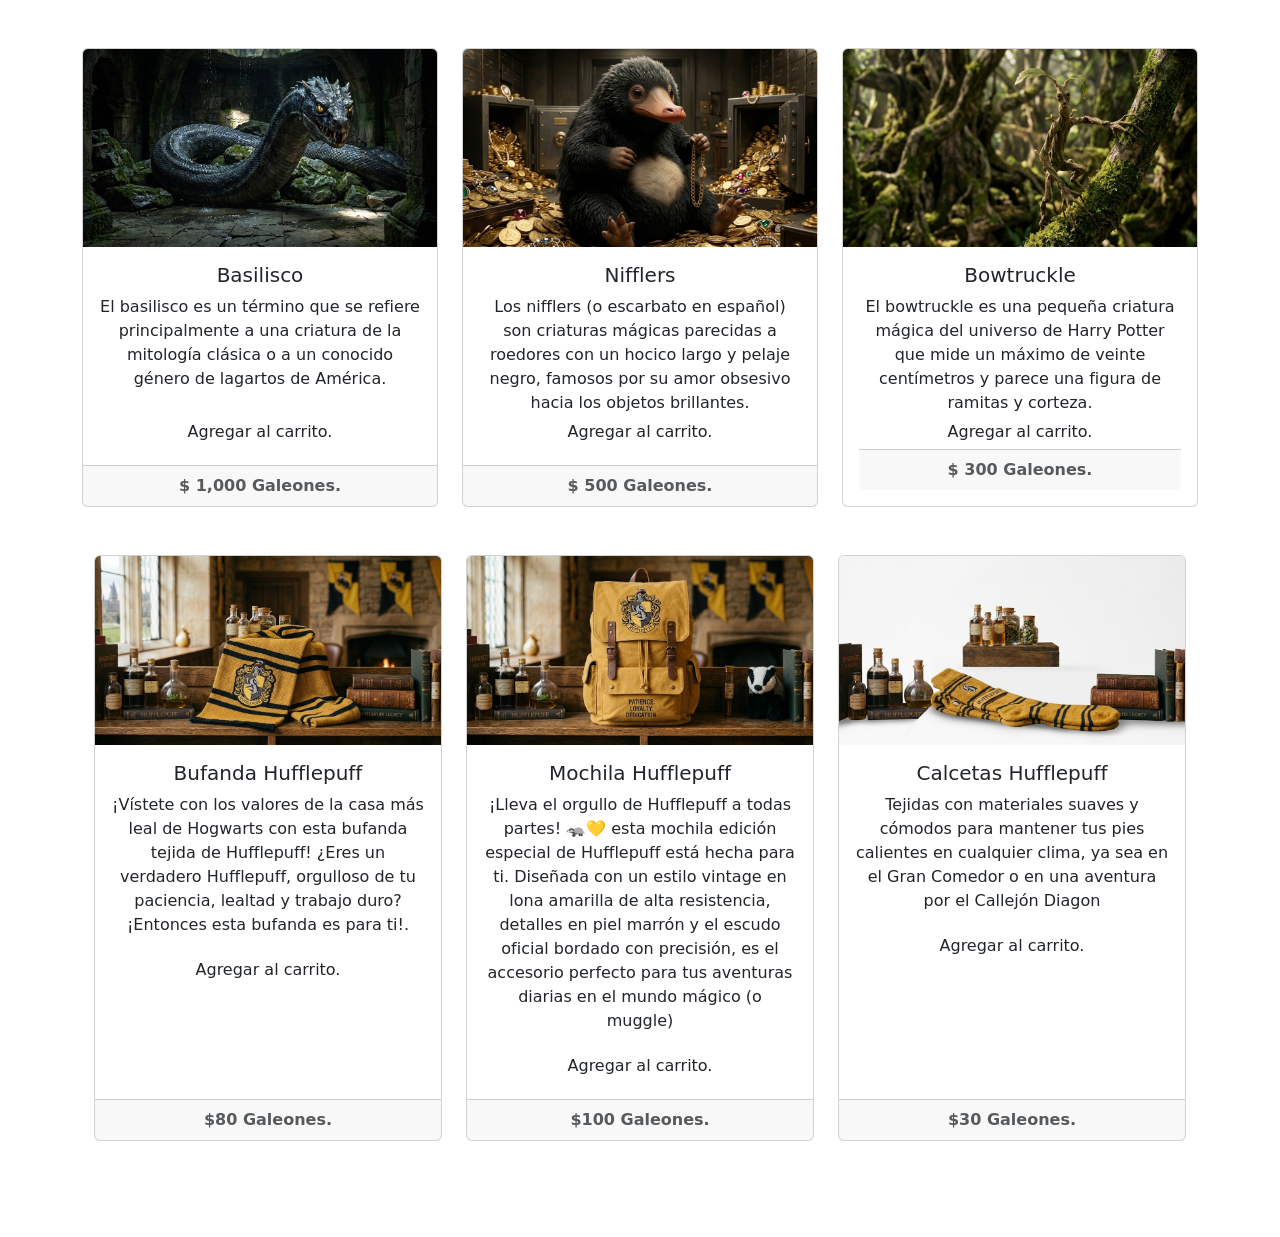
==== cards-animales.html @ 2efcd756 "Se unieron los animales y los productos de mercancia" ====
<!DOCTYPE html>
<html lang="es">
<head>
    <meta charset="UTF-8">
    <meta name="viewport" content="width=device-width, initial-scale=1.0">
    <title>Hufflepuff</title>
    <!-- CSS de Bootstrap 5 -->
    <link href="https://cdn.jsdelivr.net/npm/bootstrap@5.3.3/dist/css/bootstrap.min.css" rel="stylesheet" integrity="sha384-QWTKZyjpPEjISv5WaRU9OFeRpok6YctnYmDr5pNlyT2bRjXh0JMhjY6hW+ALEwIH" crossorigin="anonymous">    
</head>
<body>
    
  <div class="container py-5">
    <div class="row row-cols-1 row-cols-md-3 g-4">
      
      <!-- Card 1 -->
      <div class="col">
        <div class="card h-100 text-center">
          <img src="hp/basilisco.jpeg" class="card-img-top" alt="Basilisco">
          <div class="card-body d-flex flex-column justify-content-between">
            <div>
              <h5 class="card-title">Basilisco</h5>
              <p class="card-text">El basilisco es un término que se refiere principalmente a una criatura de la mitología clásica o a un conocido género de lagartos de América.</p>
            </div>
            <button type="button" class="btn btn-hufflepuff py-1 px-5">Agregar al carrito.</button>
          </div>
          <div class="card-footer text-body-secondary">
          <small class="text-body-secondary" style="font-size: 1rem;">
          <strong>$ 1,000 Galeones.</strong>
          </small>
          </div>
        </div>
      </div>
 
      <!-- Card 2 -->
      <div class="col">
        <div class="card h-100 text-center">
          <img src="hp/niffler.jpeg" class="card-img-top" alt="Nifflers">
          <div class="card-body d-flex flex-column justify-content-between">
            <div>
              <h5 class="card-title">Nifflers</h5>
              <p class="card-text">Los nifflers (o escarbato en español) son criaturas mágicas parecidas a roedores con un hocico largo y pelaje negro, famosos por su amor obsesivo hacia los objetos brillantes.</p>
            </div>
            <button type="button" class="btn btn-hufflepuff py-1 px-5">Agregar al carrito.</button>
          </div>
          <div class="card-footer text-body-secondary">
            <small class="text-body-secondary" style="font-size: 1rem;">
            <strong>$ 500 Galeones.</strong>
            </small>
          </div>
        </div>
      </div>

      <!-- Card 3 -->
      <div class="col">
        <div class="card h-100 text-center">
          <img src="hp/bowtruckle.jpeg" class="card-img-top" alt="Bowtruckle">
          <div class="card-body d-flex flex-column justify-content-between">
            <div>
              <h5 class="card-title">Bowtruckle</h5>
              <p class="card-text">El bowtruckle es una pequeña criatura mágica del universo de Harry Potter que mide un máximo de veinte centímetros y parece una figura de ramitas y corteza.</p>
            </div>
            <button type="button" class="btn btn-hufflepuff py-1 px-5">Agregar al carrito.</button>
          <div class="card-footer text-body-secondary">
          <small class="text-body-secondary" style="font-size: 1rem;">
          <strong>$ 300 Galeones.</strong>
          </small>
          </div>
        </div>
      </div>

    </div>
  </div>  
<div class="container text-center py-5">

<div class="row row-cols-1 row-cols-md-3 g-4">
  <div class="col">
    <div class="card h-100">
      <img src="bufanda.jpeg" class="card-img-top" alt="...">
      <div class="card-body">
        <h5 class="card-title">Bufanda Hufflepuff</h5>
        <p class="card-text">¡Vístete con los valores de la casa más leal de Hogwarts con esta bufanda tejida de Hufflepuff!

¿Eres un verdadero Hufflepuff, orgulloso de tu paciencia, lealtad y trabajo duro? ¡Entonces esta bufanda es para ti!.</p>
<button type="button" class="btn btn-hufflepuff py-1 px-5">Agregar al carrito.</button>
      
</div>
      <div class="card-footer">
        <small class="text-body-secondary" style="font-size: 1rem;">
  <strong>$80 Galeones.</strong>
</small>
      </div>
    </div>
  </div>
  <div class="col">
    <div class="card h-100">
      <img src="mochila.jpeg" class="card-img-top" alt="...">
      <div class="card-body">
        <h5 class="card-title">Mochila Hufflepuff</h5>
        <p class="card-text">¡Lleva el orgullo de Hufflepuff a todas partes! 🦡💛

esta mochila edición especial de Hufflepuff está hecha para ti.

Diseñada con un estilo vintage en lona amarilla de alta resistencia, detalles en piel marrón y el escudo oficial bordado con precisión, es el accesorio perfecto para tus aventuras diarias en el mundo mágico (o muggle)</p>
      <button type="button" class="btn btn-hufflepuff py-1 px-5">Agregar al carrito.</button>

</div>
      <div class="card-footer">
       <small class="text-body-secondary" style="font-size: 1rem;">
  <strong>$100 Galeones.</strong>
</small>
      </div>
    </div>
  </div>
  <div class="col">
    <div class="card h-100">
      <img src="calcetines.jpeg" class="card-img-top" alt="...">
      <div class="card-body">
        <h5 class="card-title">Calcetas Hufflepuff</h5>
        <p class="card-text">Tejidas con materiales suaves y cómodos para mantener tus pies calientes en cualquier clima, ya sea en el Gran Comedor o en una aventura por el Callejón Diagon</p>
      <button type="button" class="btn btn-hufflepuff py-1 px-5">Agregar al carrito.</button>

    </div>
      <div class="card-footer">
        <small class="text-body-secondary" style="font-size: 1rem;">
  <strong>$30 Galeones.</strong>
</small>
      </div>
    </div>
  </div>
</div>
</div>
    <script src="https://cdn.jsdelivr.net/npm/bootstrap@5.3.8/dist/js/bootstrap.bundle.min.js" integrity="sha384-FKyoEForCGlyvwx9Hj09JcYn3nv7wiPVlz7YYwJrWVcXK/BmnVDxM+D2scQbITxI" crossorigin="anonymous"></script>

</body>
</html>
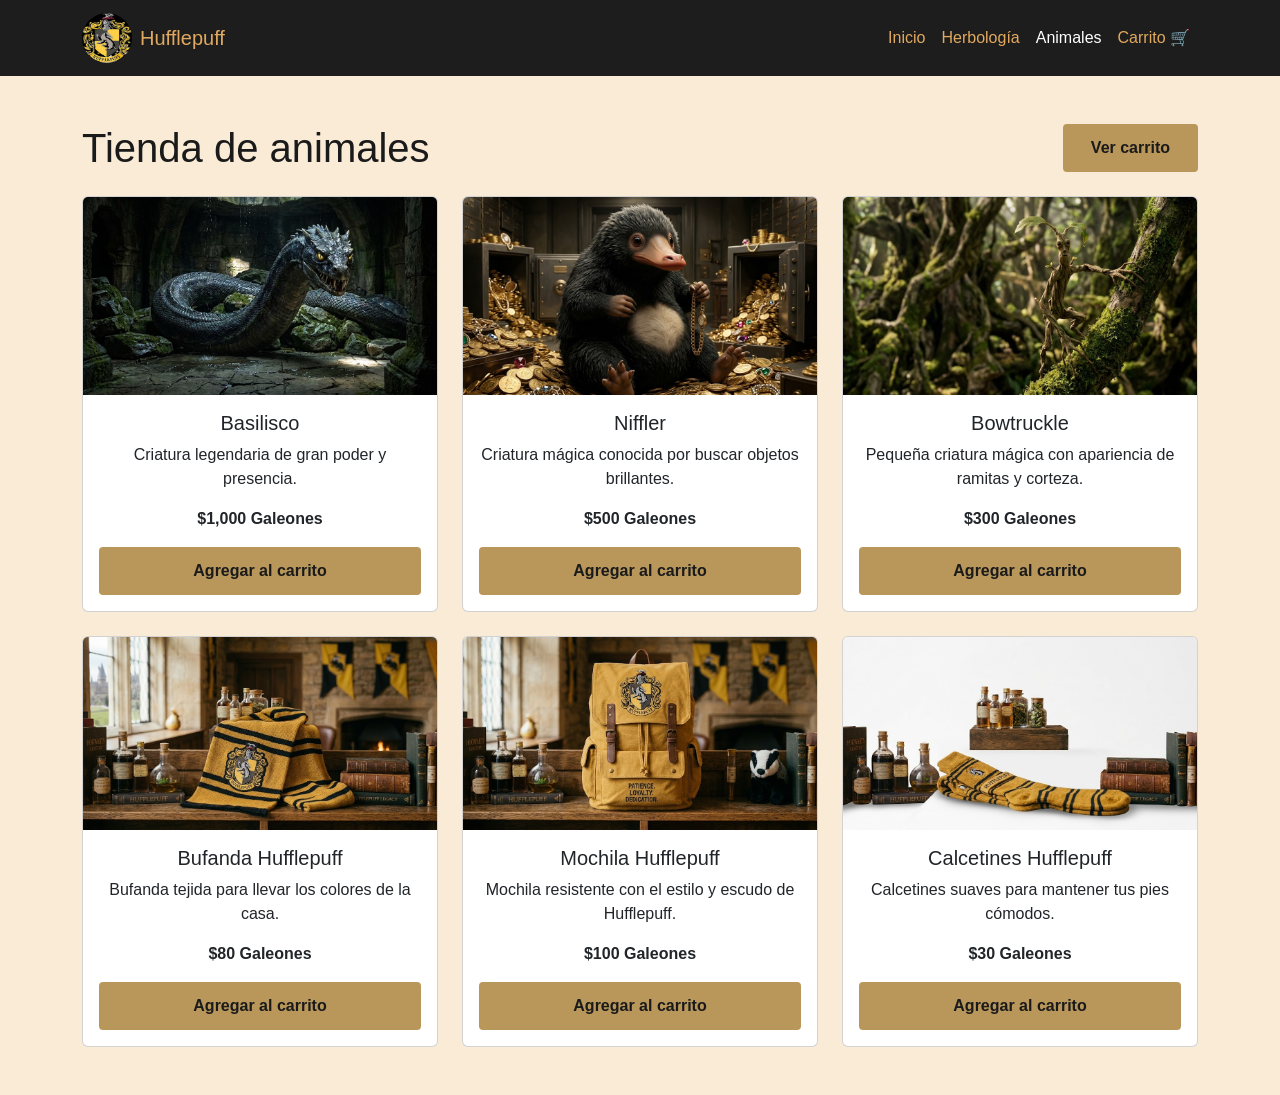
==== commit 20fa6cd5: "propuesta final" ====
--- a/cards-animales.html
+++ b/cards-animales.html
@@ -1,135 +1,235 @@
-<!DOCTYPE html>
+<!doctype html>
 <html lang="es">
-<head>
-    <meta charset="UTF-8">
-    <meta name="viewport" content="width=device-width, initial-scale=1.0">
-    <title>Hufflepuff</title>
-    <!-- CSS de Bootstrap 5 -->
-    <link href="https://cdn.jsdelivr.net/npm/bootstrap@5.3.3/dist/css/bootstrap.min.css" rel="stylesheet" integrity="sha384-QWTKZyjpPEjISv5WaRU9OFeRpok6YctnYmDr5pNlyT2bRjXh0JMhjY6hW+ALEwIH" crossorigin="anonymous">    
-</head>
-<body>
-    
-  <div class="container py-5">
-    <div class="row row-cols-1 row-cols-md-3 g-4">
-      
-      <!-- Card 1 -->
-      <div class="col">
-        <div class="card h-100 text-center">
-          <img src="hp/basilisco.jpeg" class="card-img-top" alt="Basilisco">
-          <div class="card-body d-flex flex-column justify-content-between">
-            <div>
-              <h5 class="card-title">Basilisco</h5>
-              <p class="card-text">El basilisco es un término que se refiere principalmente a una criatura de la mitología clásica o a un conocido género de lagartos de América.</p>
-            </div>
-            <button type="button" class="btn btn-hufflepuff py-1 px-5">Agregar al carrito.</button>
-          </div>
-          <div class="card-footer text-body-secondary">
-          <small class="text-body-secondary" style="font-size: 1rem;">
-          <strong>$ 1,000 Galeones.</strong>
-          </small>
-          </div>
+  <head>
+    <meta charset="UTF-8" />
+    <meta name="viewport" content="width=device-width, initial-scale=1.0" />
+    <title>Tienda de animales | Hufflepuff</title>
+    <link
+      href="https://cdn.jsdelivr.net/npm/bootstrap@5.3.8/dist/css/bootstrap.min.css"
+      rel="stylesheet"
+      integrity="sha384-sRIl4kxILFvY47J16cr9ZwB07vP4J8+LH7qKQnuqkuIAvNWLzeN8tE5YBujZqJLB"
+      crossorigin="anonymous"
+    />
+    <link href="styles.css" rel="stylesheet" />
+  </head>
+
+  <body>
+    <nav class="navbar navbar-dark navbar-expand-lg navbar-hufflepuff">
+      <div class="container">
+        <a class="navbar-brand d-flex align-items-center" href="index.html">
+          <img
+            src="assets/logo.jpeg"
+            alt="Logo Hufflepuff"
+            width="50"
+            height="50"
+            class="me-2 rounded-circle"
+          />
+          Hufflepuff
+        </a>
+        <button
+          class="navbar-toggler"
+          type="button"
+          data-bs-toggle="collapse"
+          data-bs-target="#navbarNav"
+          aria-controls="navbarNav"
+          aria-expanded="false"
+          aria-label="Abrir navegación"
+        >
+          <span class="navbar-toggler-icon"></span>
+        </button>
+        <div class="collapse navbar-collapse" id="navbarNav">
+          <ul class="navbar-nav ms-auto">
+            <li class="nav-item">
+              <a class="nav-link" href="index.html">Inicio</a>
+            </li>
+            <li class="nav-item">
+              <a class="nav-link" href="cards-herbolaria.html">Herbología</a>
+            </li>
+            <li class="nav-item">
+              <a
+                class="nav-link active"
+                aria-current="page"
+                href="cards-animales.html"
+                >Animales</a
+              >
+            </li>
+            <li class="nav-item">
+              <a class="nav-link" href="carrito.html">Carrito 🛒</a>
+            </li>
+          </ul>
         </div>
       </div>
- 
-      <!-- Card 2 -->
-      <div class="col">
-        <div class="card h-100 text-center">
-          <img src="hp/niffler.jpeg" class="card-img-top" alt="Nifflers">
-          <div class="card-body d-flex flex-column justify-content-between">
-            <div>
-              <h5 class="card-title">Nifflers</h5>
-              <p class="card-text">Los nifflers (o escarbato en español) son criaturas mágicas parecidas a roedores con un hocico largo y pelaje negro, famosos por su amor obsesivo hacia los objetos brillantes.</p>
-            </div>
-            <button type="button" class="btn btn-hufflepuff py-1 px-5">Agregar al carrito.</button>
-          </div>
-          <div class="card-footer text-body-secondary">
-            <small class="text-body-secondary" style="font-size: 1rem;">
-            <strong>$ 500 Galeones.</strong>
-            </small>
-          </div>
-        </div>
+    </nav>
+
+    <main id="productList" class="container py-5">
+      <div class="d-flex justify-content-between align-items-center mb-4">
+        <h1 class="mb-0">Tienda de animales</h1>
+        <a class="btn btn-gold" href="carrito.html">Ver carrito</a>
       </div>
 
-      <!-- Card 3 -->
-      <div class="col">
-        <div class="card h-100 text-center">
-          <img src="hp/bowtruckle.jpeg" class="card-img-top" alt="Bowtruckle">
-          <div class="card-body d-flex flex-column justify-content-between">
-            <div>
-              <h5 class="card-title">Bowtruckle</h5>
-              <p class="card-text">El bowtruckle es una pequeña criatura mágica del universo de Harry Potter que mide un máximo de veinte centímetros y parece una figura de ramitas y corteza.</p>
-            </div>
-            <button type="button" class="btn btn-hufflepuff py-1 px-5">Agregar al carrito.</button>
-          <div class="card-footer text-body-secondary">
-          <small class="text-body-secondary" style="font-size: 1rem;">
-          <strong>$ 300 Galeones.</strong>
-          </small>
-          </div>
+      <div
+        id="addMessage"
+        class="alert alert-success d-none"
+        role="status"
+        aria-live="polite"
+      ></div>
+
+      <div class="row row-cols-1 row-cols-md-3 g-4">
+        <div
+          class="col product-card"
+          data-id="animal-1"
+          data-name="Basilisco"
+          data-price="1000"
+          data-image="hp/basilisco.jpeg"
+        >
+          <article class="card h-100 text-center">
+            <img src="hp/basilisco.jpeg" class="card-img-top" alt="Basilisco" />
+            <div class="card-body d-flex flex-column">
+              <h2 class="h5 card-title">Basilisco</h2>
+              <p class="card-text">
+                Criatura legendaria de gran poder y presencia.
+              </p>
+              <p class="fw-bold mt-auto">$1,000 Galeones</p>
+              <button type="button" class="add-to-cart btn btn-gold">
+                Agregar al carrito
+              </button>
+            </div>
+          </article>
+        </div>
+
+        <div
+          class="col product-card"
+          data-id="animal-2"
+          data-name="Niffler"
+          data-price="500"
+          data-image="hp/niffler.jpeg"
+        >
+          <article class="card h-100 text-center">
+            <img src="hp/niffler.jpeg" class="card-img-top" alt="Niffler" />
+            <div class="card-body d-flex flex-column">
+              <h2 class="h5 card-title">Niffler</h2>
+              <p class="card-text">
+                Criatura mágica conocida por buscar objetos brillantes.
+              </p>
+              <p class="fw-bold mt-auto">$500 Galeones</p>
+              <button type="button" class="add-to-cart btn btn-gold">
+                Agregar al carrito
+              </button>
+            </div>
+          </article>
+        </div>
+
+        <div
+          class="col product-card"
+          data-id="animal-3"
+          data-name="Bowtruckle"
+          data-price="300"
+          data-image="hp/bowtruckle.jpeg"
+        >
+          <article class="card h-100 text-center">
+            <img
+              src="hp/bowtruckle.jpeg"
+              class="card-img-top"
+              alt="Bowtruckle"
+            />
+            <div class="card-body d-flex flex-column">
+              <h2 class="h5 card-title">Bowtruckle</h2>
+              <p class="card-text">
+                Pequeña criatura mágica con apariencia de ramitas y corteza.
+              </p>
+              <p class="fw-bold mt-auto">$300 Galeones</p>
+              <button type="button" class="add-to-cart btn btn-gold">
+                Agregar al carrito
+              </button>
+            </div>
+          </article>
+        </div>
+
+        <div
+          class="col product-card"
+          data-id="animal-4"
+          data-name="Bufanda Hufflepuff"
+          data-price="80"
+          data-image="hp/bufanda.jpeg"
+        >
+          <article class="card h-100 text-center">
+            <img
+              src="hp/bufanda.jpeg"
+              class="card-img-top"
+              alt="Bufanda Hufflepuff"
+            />
+            <div class="card-body d-flex flex-column">
+              <h2 class="h5 card-title">Bufanda Hufflepuff</h2>
+              <p class="card-text">
+                Bufanda tejida para llevar los colores de la casa.
+              </p>
+              <p class="fw-bold mt-auto">$80 Galeones</p>
+              <button type="button" class="add-to-cart btn btn-gold">
+                Agregar al carrito
+              </button>
+            </div>
+          </article>
+        </div>
+
+        <div
+          class="col product-card"
+          data-id="animal-5"
+          data-name="Mochila Hufflepuff"
+          data-price="100"
+          data-image="hp/mochila.jpeg"
+        >
+          <article class="card h-100 text-center">
+            <img
+              src="hp/mochila.jpeg"
+              class="card-img-top"
+              alt="Mochila Hufflepuff"
+            />
+            <div class="card-body d-flex flex-column">
+              <h2 class="h5 card-title">Mochila Hufflepuff</h2>
+              <p class="card-text">
+                Mochila resistente con el estilo y escudo de Hufflepuff.
+              </p>
+              <p class="fw-bold mt-auto">$100 Galeones</p>
+              <button type="button" class="add-to-cart btn btn-gold">
+                Agregar al carrito
+              </button>
+            </div>
+          </article>
+        </div>
+
+        <div
+          class="col product-card"
+          data-id="animal-6"
+          data-name="Calcetines Hufflepuff"
+          data-price="30"
+          data-image="hp/calcetines.jpeg"
+        >
+          <article class="card h-100 text-center">
+            <img
+              src="hp/calcetines.jpeg"
+              class="card-img-top"
+              alt="Calcetines Hufflepuff"
+            />
+            <div class="card-body d-flex flex-column">
+              <h2 class="h5 card-title">Calcetines Hufflepuff</h2>
+              <p class="card-text">
+                Calcetines suaves para mantener tus pies cómodos.
+              </p>
+              <p class="fw-bold mt-auto">$30 Galeones</p>
+              <button type="button" class="add-to-cart btn btn-gold">
+                Agregar al carrito
+              </button>
+            </div>
+          </article>
         </div>
       </div>
-
-    </div>
-  </div>  
-<div class="container text-center py-5">
-
-<div class="row row-cols-1 row-cols-md-3 g-4">
-  <div class="col">
-    <div class="card h-100">
-      <img src="bufanda.jpeg" class="card-img-top" alt="...">
-      <div class="card-body">
-        <h5 class="card-title">Bufanda Hufflepuff</h5>
-        <p class="card-text">¡Vístete con los valores de la casa más leal de Hogwarts con esta bufanda tejida de Hufflepuff!
-
-¿Eres un verdadero Hufflepuff, orgulloso de tu paciencia, lealtad y trabajo duro? ¡Entonces esta bufanda es para ti!.</p>
-<button type="button" class="btn btn-hufflepuff py-1 px-5">Agregar al carrito.</button>
-      
-</div>
-      <div class="card-footer">
-        <small class="text-body-secondary" style="font-size: 1rem;">
-  <strong>$80 Galeones.</strong>
-</small>
-      </div>
-    </div>
-  </div>
-  <div class="col">
-    <div class="card h-100">
-      <img src="mochila.jpeg" class="card-img-top" alt="...">
-      <div class="card-body">
-        <h5 class="card-title">Mochila Hufflepuff</h5>
-        <p class="card-text">¡Lleva el orgullo de Hufflepuff a todas partes! 🦡💛
-
-esta mochila edición especial de Hufflepuff está hecha para ti.
-
-Diseñada con un estilo vintage en lona amarilla de alta resistencia, detalles en piel marrón y el escudo oficial bordado con precisión, es el accesorio perfecto para tus aventuras diarias en el mundo mágico (o muggle)</p>
-      <button type="button" class="btn btn-hufflepuff py-1 px-5">Agregar al carrito.</button>
-
-</div>
-      <div class="card-footer">
-       <small class="text-body-secondary" style="font-size: 1rem;">
-  <strong>$100 Galeones.</strong>
-</small>
-      </div>
-    </div>
-  </div>
-  <div class="col">
-    <div class="card h-100">
-      <img src="calcetines.jpeg" class="card-img-top" alt="...">
-      <div class="card-body">
-        <h5 class="card-title">Calcetas Hufflepuff</h5>
-        <p class="card-text">Tejidas con materiales suaves y cómodos para mantener tus pies calientes en cualquier clima, ya sea en el Gran Comedor o en una aventura por el Callejón Diagon</p>
-      <button type="button" class="btn btn-hufflepuff py-1 px-5">Agregar al carrito.</button>
-
-    </div>
-      <div class="card-footer">
-        <small class="text-body-secondary" style="font-size: 1rem;">
-  <strong>$30 Galeones.</strong>
-</small>
-      </div>
-    </div>
-  </div>
-</div>
-</div>
-    <script src="https://cdn.jsdelivr.net/npm/bootstrap@5.3.8/dist/js/bootstrap.bundle.min.js" integrity="sha384-FKyoEForCGlyvwx9Hj09JcYn3nv7wiPVlz7YYwJrWVcXK/BmnVDxM+D2scQbITxI" crossorigin="anonymous"></script>
-
-</body>
+    </main>
+
+    <script src="carrito.js" defer></script>
+    <script
+      src="https://cdn.jsdelivr.net/npm/bootstrap@5.3.8/dist/js/bootstrap.bundle.min.js"
+      integrity="sha384-FKyoEForCGlyvwx9Hj09JcYn3nv7wiPVlz7YYwJrWVcXK/BmnVDxM+D2scQbITxI"
+      crossorigin="anonymous"
+    ></script>
+  </body>
 </html>
--- a/styles.css
+++ b/styles.css
@@ -0,0 +1,300 @@
+
+
+
+:root {
+    --ink: #1A1A1A;
+    --paper: #FBF9F1;
+    --line: #E5E5E5;
+    --muted: #6B6B6B;
+    --gold: #B9975B;
+    --gold-hover: #A2824C;
+    --panel: #F4F6F8;
+}
+
+* {
+    box-sizing: border-box;
+}
+
+
+
+/* ---------- MAFER CARRUSEL---------- */
+#carouselAlumnos {
+  max-width: 700px;
+  margin: 0 auto;
+  border: 2px solid #cfbe94;
+  border-radius: 8px;
+  overflow: hidden;
+
+}
+
+#seccion-alumnos h1 {
+  border-bottom: 3px double #372e29;
+  padding-bottom: 15px;
+  display: inline-block;
+}
+
+
+
+#carouselAlumnos .carousel-item img {
+  height: 600px;
+  width: 100%;
+  object-fit: cover;
+  object-position: center 20%;
+}
+
+#carouselAlumnos .carousel-caption {
+  background-color: rgba(251, 249, 241, 0.85);
+  border-top: 2px solid #d2c29b;
+  color: #372e29;
+  font-family: 'Cinzel Decorative', serif;
+  bottom: 10px;
+  padding: 0px;
+}
+
+#carouselAlumnos .carousel-indicators button {
+  background-color: #c5b58c !important;
+}
+
+#seccion-alumnos {
+  background-color: #d3b48c;
+  max-width: 2000px;
+    margin: 0 auto;
+  padding: 0px;
+  border-radius: 12px;
+}
+/* ---------- SECCIÓN HERBOLOGÍA ASLAN ---------- */
+#title-herb {
+    background-color: #E1A95f;
+    padding: 15px;
+    color: #1D1D1D;
+    text-align: center;
+    margin: 20px;
+    border-radius: 20px;
+    font-family: 'Cinzel Decorative', serif;
+}
+
+.carousel-indicators button {
+  background-color: #ecb939 !important;
+}
+
+:root {
+    --ink: #1A1A1A;
+    /* texto principal, casi negro */
+    --paper: #FFFFFF;
+    /* fondo general */
+    --line: #E5E5E5;
+    /* bordes/divisores suaves */
+    --muted: #6B6B6B;
+    /* texto secundario */
+    --gold: #B9975B;
+    /* acento dorado, botones y línea del top bar */
+    --gold-hover: #A2824C;
+    --panel: #F4F6F8;
+    /* fondo de tarjetas de producto */
+}
+
+* {
+    box-sizing: border-box;
+}
+
+body {
+    margin: 0;
+    background-color:antiquewhite;
+    color: var(--ink);
+    font-family: -apple-system, "Segoe UI", Roboto, Helvetica, Arial, sans-serif;
+    -webkit-font-smoothing: antialiased;
+}
+/* ---------- BOTÓN DORADO ---------- */
+.btn-gold {
+    background: var(--gold);
+    color: #1A1A1A;
+    border: none;
+    border-radius: 4px;
+    font-weight: 600;
+    padding: 0.75rem 1.75rem;
+}
+
+.btn-gold:hover {
+    background: var(--gold-hover);
+    color: #1A1A1A;
+}
+
+/* ---------- ESTADOS DEL CARRITO ---------- */
+.cart-state {
+    padding: 5.5rem 0;
+}
+
+.cart-state h1 {
+    font-size: clamp(2rem, 4vw, 2.75rem);
+}
+
+.muted {
+    color: var(--muted);
+}
+
+/* -- carrito con productos -- */
+.cart-item {
+    display: flex;
+    align-items: center;
+    gap: 1.2rem;
+    padding: 1.2rem 0;
+    border-bottom: 1px solid var(--line);
+}
+
+.cart-item-img {
+    width: 84px;
+    height: 84px;
+    border-radius: 10px;
+    background: var(--panel);
+    flex-shrink: 0;
+    overflow: hidden;
+}
+
+.cart-item-img img {
+    width: 100%;
+    height: 100%;
+    object-fit: cover;
+}
+
+.cart-item-info {
+    flex: 1;
+}
+
+.cart-item-info h3 {
+    font-size: 1.05rem;
+    margin-bottom: 0.2rem;
+}
+
+.cart-item-info .muted {
+    font-size: 0.85rem;
+    margin: 0 0 0.6rem;
+}
+
+.qty-control {
+    display: inline-flex;
+    align-items: center;
+    border: 1px solid var(--line);
+    border-radius: 6px;
+}
+
+.qty-control button {
+    background: none;
+    border: none;
+    width: 30px;
+    height: 30px;
+    font-size: 1rem;
+}
+
+.qty-control span {
+    min-width: 28px;
+    text-align: center;
+    font-size: 0.9rem;
+}
+
+.cart-item-price {
+    font-weight: 600;
+    min-width: 90px;
+    text-align: right;
+}
+
+.cart-item-remove {
+    background: none;
+    border: none;
+    font-size: 1.3rem;
+    color: var(--muted);
+    line-height: 1;
+    padding: 0 0.25rem;
+}
+
+.cart-item-remove:hover {
+    color: #a11;
+}
+
+.order-summary {
+    background: var(--panel);
+    border-radius: 12px;
+    padding: 1.6rem;
+}
+
+.order-summary h3 {
+    font-size: 1.15rem;
+    margin-bottom: 1rem;
+}
+
+.summary-row {
+    display: flex;
+    justify-content: space-between;
+    font-size: 0.92rem;
+    margin-bottom: 0.6rem;
+}
+
+.summary-row.total {
+    font-weight: 700;
+    font-size: 1.05rem;
+}
+
+/* ---------- ESTILOS GENERALES DEL SITIO ---------- */
+.navbar-hufflepuff {
+    background-color: #1D1D1D;
+}
+
+.navbar-hufflepuff .navbar-brand,
+.navbar-hufflepuff .nav-link {
+    color: #E1A95F;
+}
+
+.card-criaturas {
+    background-color: #9F8278;
+}
+
+.btn-hufflepuff {
+    background-color: #FBB017;
+    border-color: #FBB017;
+    color: #1D1D1D;
+}
+
+.imgCriaturas {
+    height: 350px;
+    width: 355px;
+    object-fit: cover;
+}
+
+.alumnos-title {
+    color: #372E29;
+    font-family: "Cinzel Decorative", serif;
+}
+
+    /* ---------- CONFIRMACIÓN DE COMPRA ---------- */
+    .purchase-success {
+        display: flex;
+        align-items: center;
+        gap: 0.5rem;
+        color: #198754;
+    }
+
+    .purchase-check {
+        display: inline-grid;
+        width: 1.6rem;
+        height: 1.6rem;
+        place-items: center;
+        border: 2px solid #198754;
+        border-radius: 50%;
+        font-weight: 700;
+        animation: purchase-check-pop 0.45s ease-out both;
+    }
+
+    @keyframes purchase-check-pop {
+        0% {
+            opacity: 0;
+            transform: scale(0.3) rotate(-20deg);
+        }
+
+        70% {
+            transform: scale(1.15) rotate(5deg);
+        }
+
+        100% {
+            opacity: 1;
+            transform: scale(1) rotate(0);
+        }
+    }
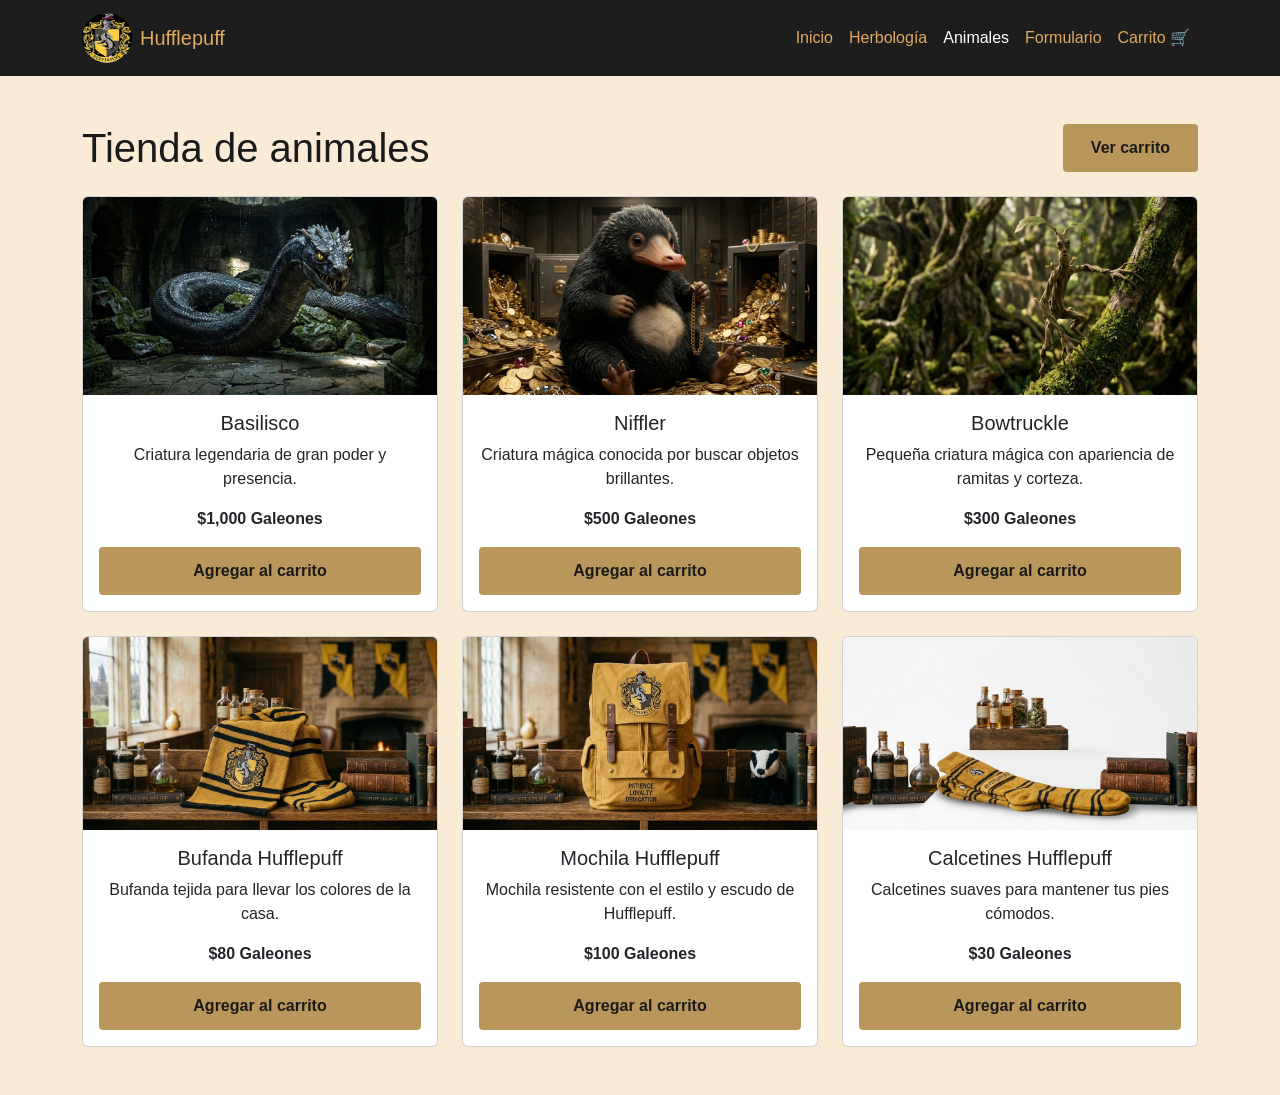
==== commit 08e8640b: "Feat: agregado el view de formulario, tambien se le agrego un bg color" ====
--- a/cards-animales.html
+++ b/cards-animales.html
@@ -54,6 +54,9 @@
               >
             </li>
             <li class="nav-item">
+              <a class="nav-link" href="form.html">Formulario</a>
+            </li>
+            <li class="nav-item">
               <a class="nav-link" href="carrito.html">Carrito 🛒</a>
             </li>
           </ul>
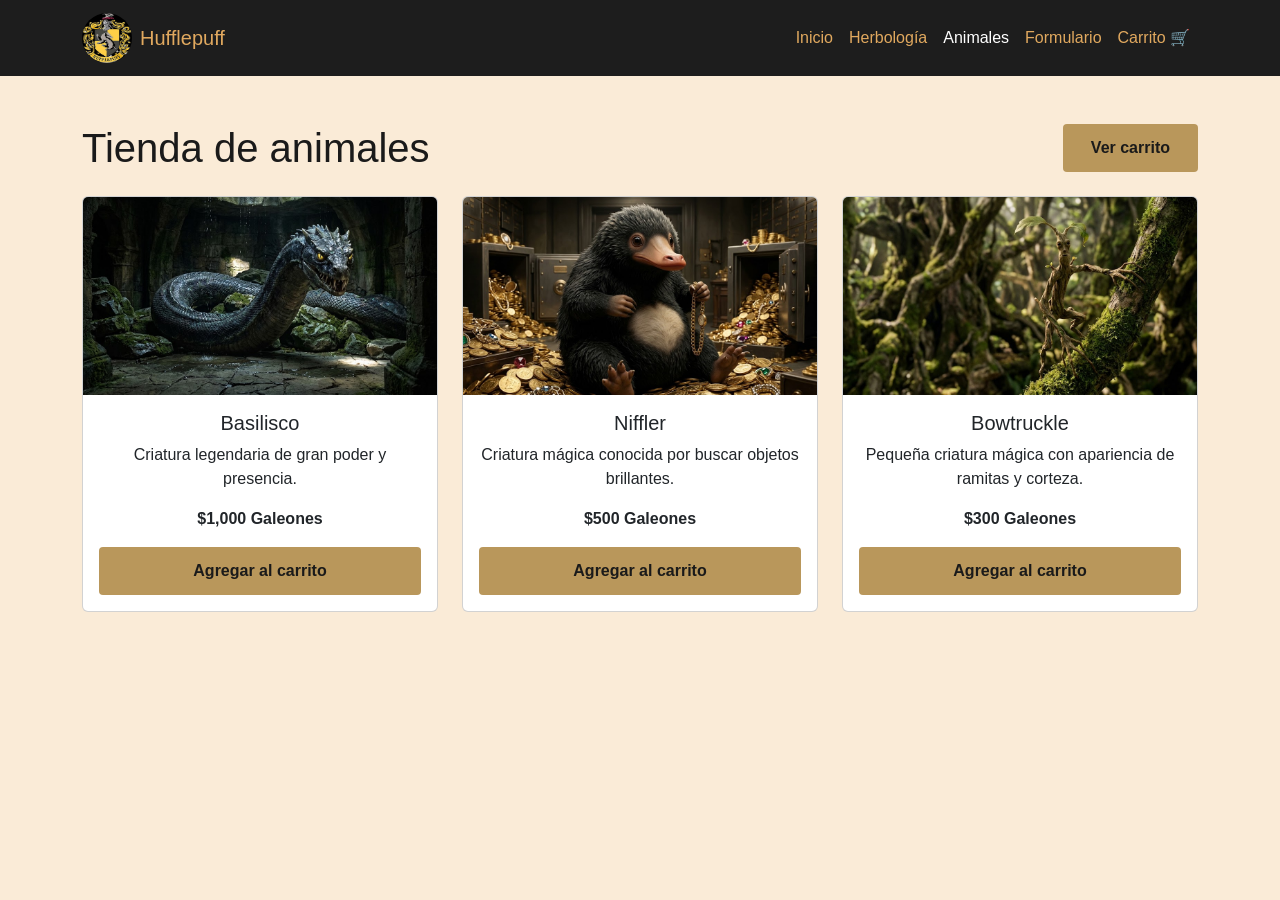
==== commit 0c20057a: "FIX cards-animales" ====
--- a/cards-animales.html
+++ b/cards-animales.html
@@ -147,7 +147,7 @@
             </div>
           </article>
         </div>
-
+        <!--
         <div
           class="col product-card"
           data-id="animal-4"
@@ -225,7 +225,7 @@
             </div>
           </article>
         </div>
-      </div>
+      --></div>
     </main>
 
     <script src="carrito.js" defer></script>
--- a/styles.css
+++ b/styles.css
@@ -259,6 +259,90 @@
     object-fit: cover;
 }
 
+/* ---------- CARRUSEL DE ANIMALES MÁGICOS ---------- */
+.animales-section {
+    padding: 70px 0;
+}
+
+.animales-intro {
+    max-width: 700px;
+    margin: 0 auto 45px;
+    padding: 0 1rem;
+    text-align: center;
+}
+
+.animales-intro h2 {
+    color: #1D1D1D;
+    margin-bottom: 18px;
+}
+
+.animales-intro p {
+    color: #3A3A3A;
+    line-height: 1.7;
+}
+
+.animales-carousel {
+    max-width: 900px;
+    margin: 0 auto;
+    border-top: 5px solid #FBB017;
+    border-radius: 14px;
+    overflow: hidden;
+    box-shadow: 0 10px 30px rgba(0, 0, 0, 0.18);
+}
+
+.animales-carousel .carousel-item img {
+    height: 420px;
+    object-fit: cover;
+    filter: brightness(0.75);
+}
+
+.animales-carousel .carousel-caption {
+    right: 8%;
+    bottom: 40px;
+    left: 8%;
+    padding: 16px 22px;
+    text-align: left;
+    background-color: rgba(29, 29, 29, 0.55);
+    border-radius: 10px;
+    backdrop-filter: blur(2px);
+}
+
+.animales-carousel .carousel-caption h3 {
+    color: #FBB017;
+    margin-bottom: 6px;
+}
+
+.animales-carousel .carousel-caption p {
+    color: #FBF9F1;
+    margin: 0;
+    font-size: 0.95rem;
+}
+
+.animales-carousel .carousel-indicators button {
+    background-color: #FBB017;
+}
+
+@media (max-width: 576px) {
+    .animales-section {
+        padding: 45px 0;
+    }
+
+    .animales-carousel .carousel-item img {
+        height: 260px;
+    }
+
+    .animales-carousel .carousel-caption {
+        right: 5%;
+        bottom: 15px;
+        left: 5%;
+        padding: 10px 14px;
+    }
+
+    .animales-carousel .carousel-caption p {
+        font-size: 0.8rem;
+    }
+}
+
 .alumnos-title {
     color: #372E29;
     font-family: "Cinzel Decorative", serif;
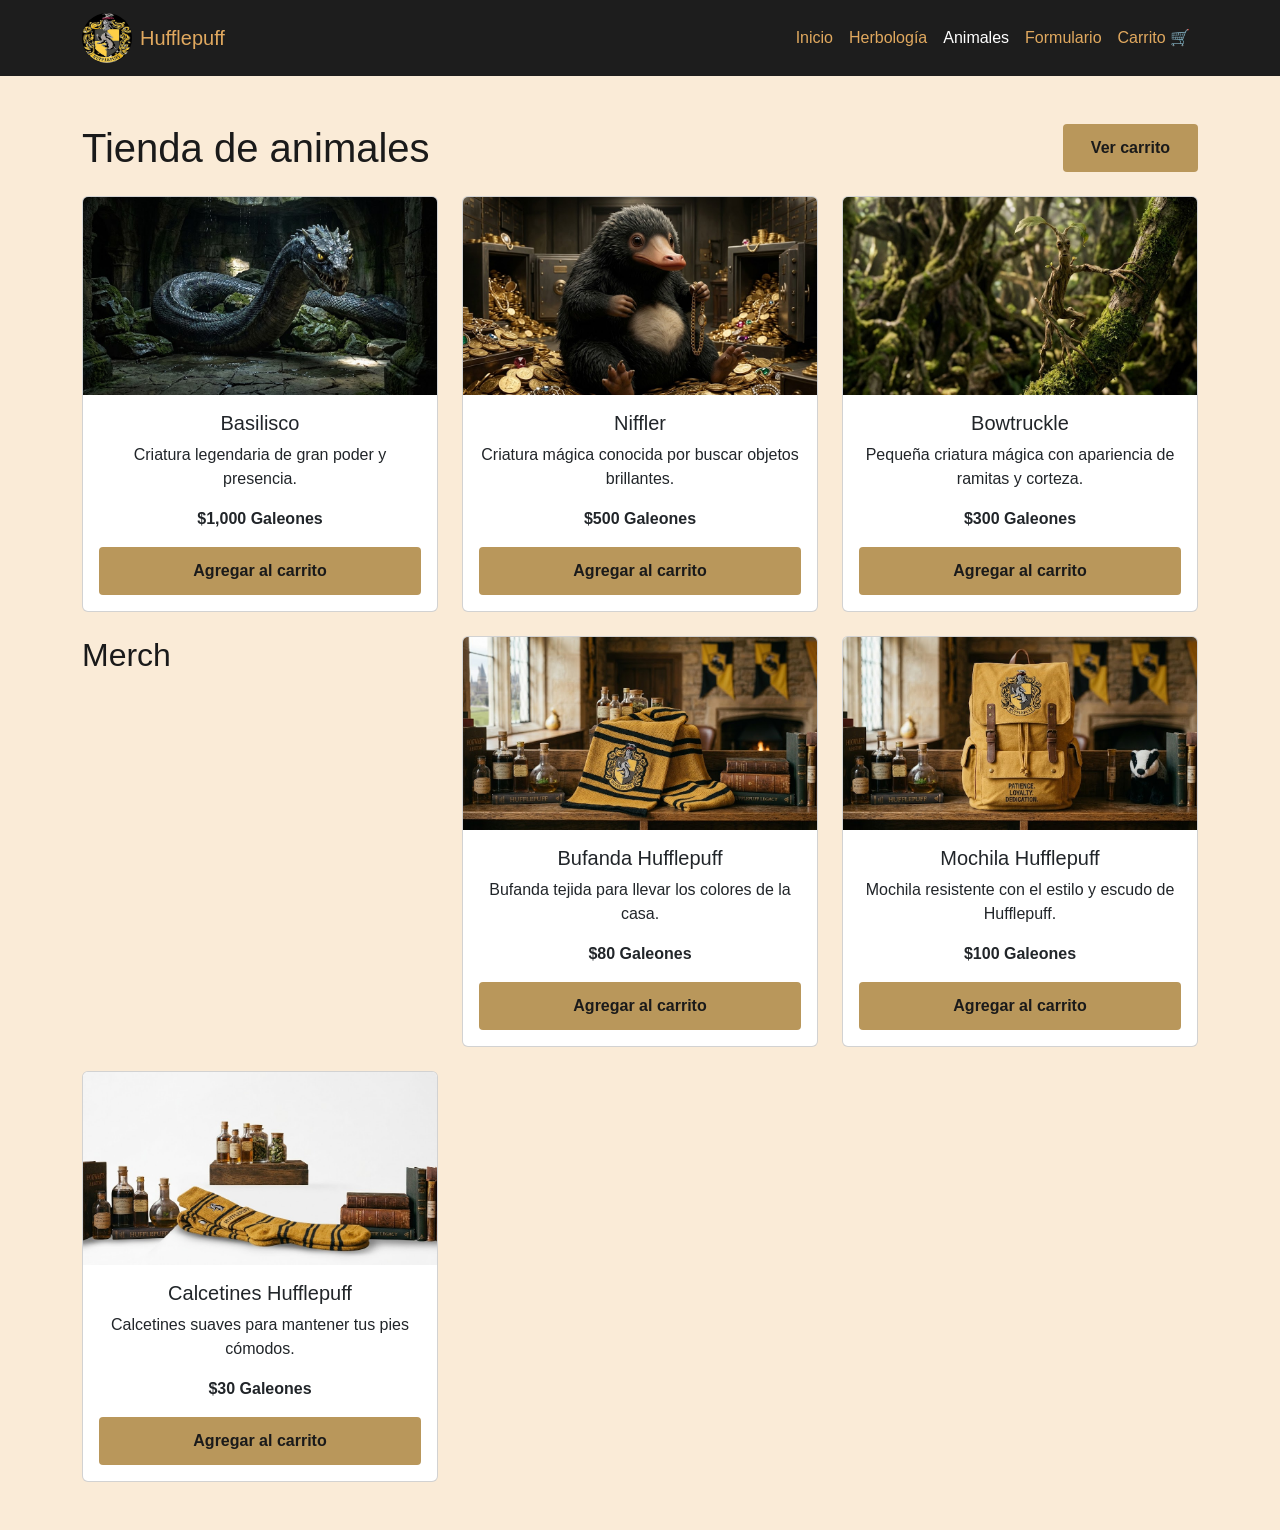
==== commit cf09364f: "FIX REPARTO" ====
--- a/cards-animales.html
+++ b/cards-animales.html
@@ -147,7 +147,7 @@
             </div>
           </article>
         </div>
-        <!--
+        <h2>Merch</h2>
         <div
           class="col product-card"
           data-id="animal-4"
@@ -225,7 +225,7 @@
             </div>
           </article>
         </div>
-      --></div>
+      </div>
     </main>
 
     <script src="carrito.js" defer></script>
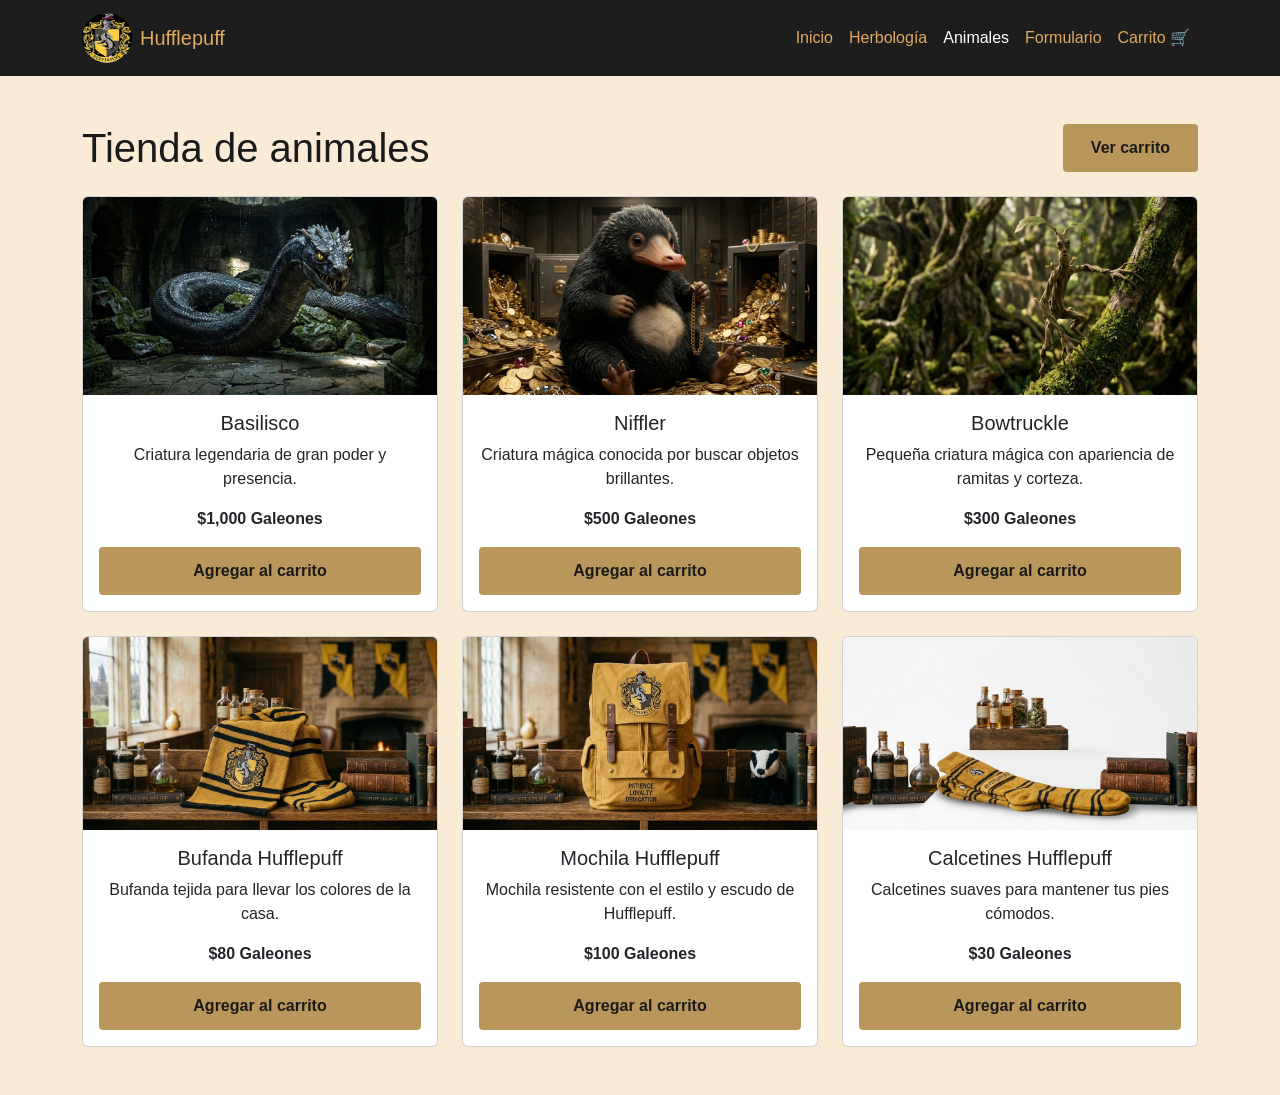
==== commit 1e912562: "FIX h2 removed" ====
--- a/cards-animales.html
+++ b/cards-animales.html
@@ -147,7 +147,6 @@
             </div>
           </article>
         </div>
-        <h2>Merch</h2>
         <div
           class="col product-card"
           data-id="animal-4"
